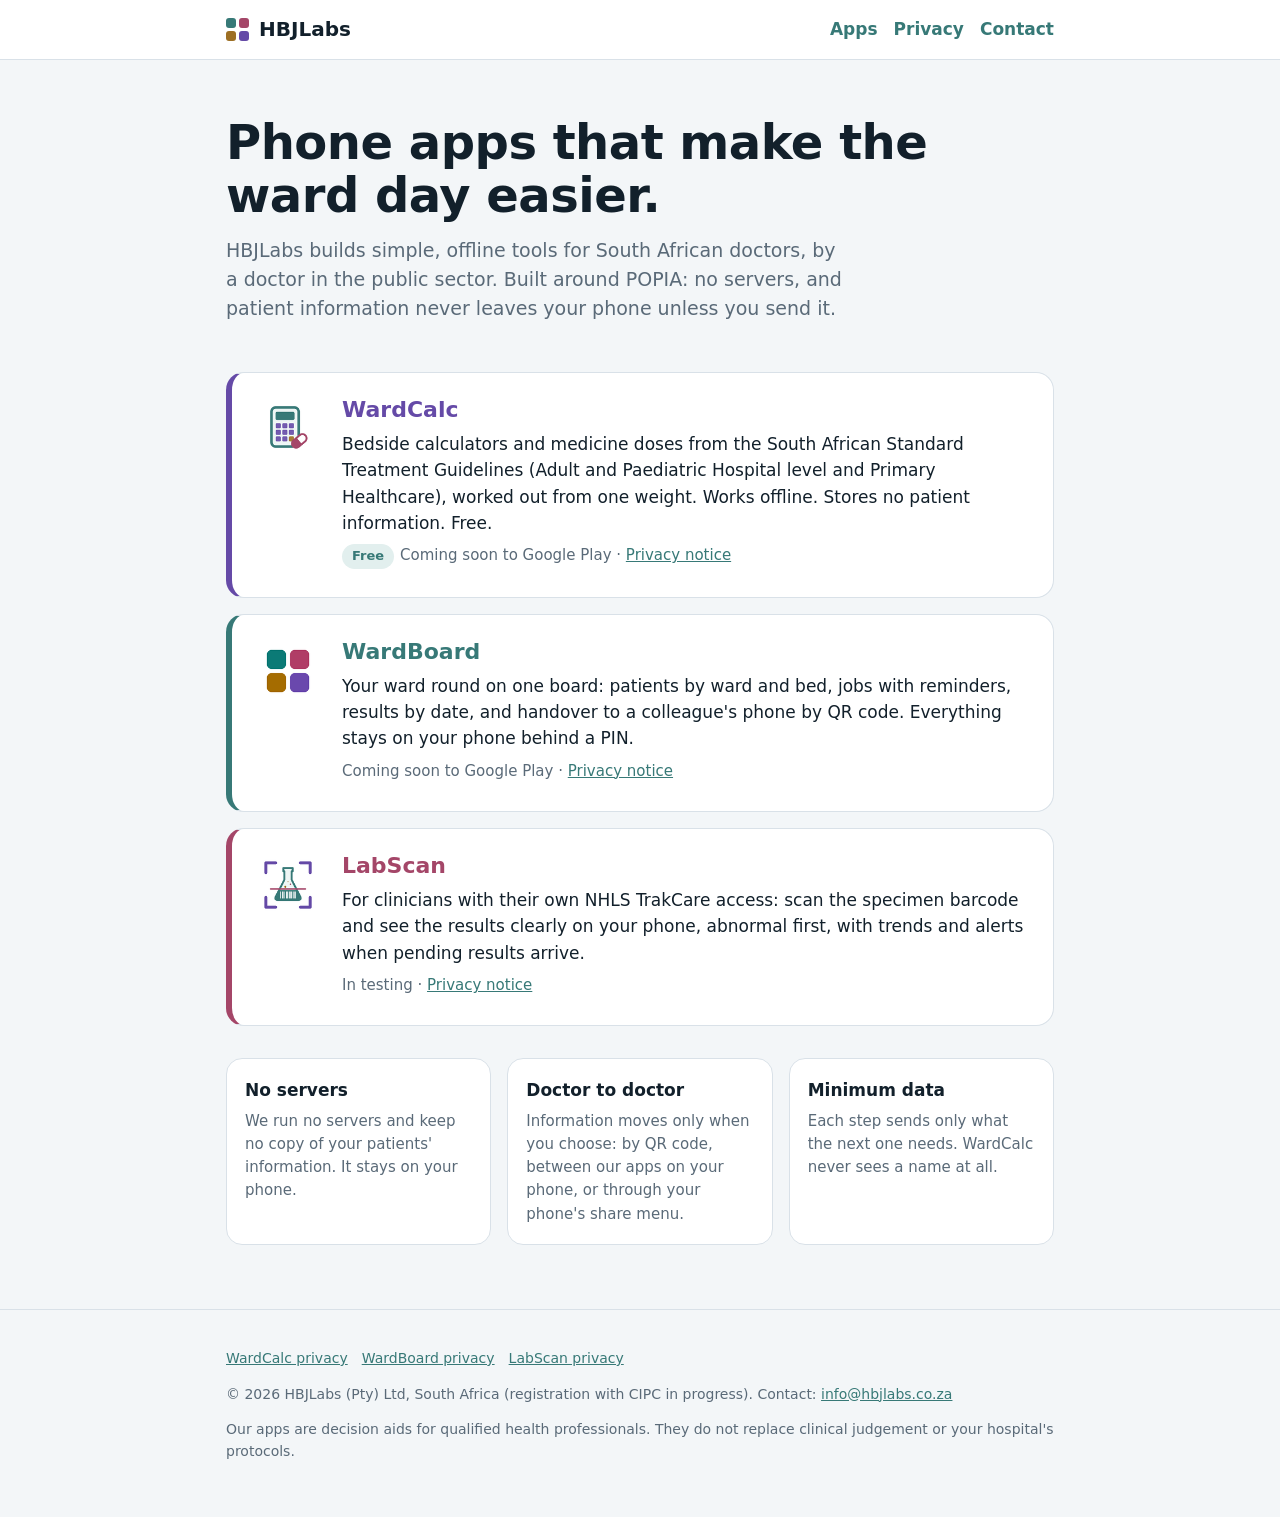
==== index.html @ d05f0e0c "HBJLabs website: home page and privacy notices for WardCalc, WardBoard and LabScan Co-Authored-By: C" ====
<!doctype html>
<html lang="en-ZA">
<head>
<meta charset="utf-8">
<meta name="viewport" content="width=device-width, initial-scale=1">
<title>HBJLabs</title>
<meta name="description" content="HBJLabs: WardCalc, WardBoard and LabScan, offline phone apps for South African doctors, built around POPIA.">
<link rel="icon" href="img/favicon.png">
<link rel="stylesheet" href="style.css">
</head>
<body>
<header><div class="wrap">
  <a class="brand" href="index.html"><span class="dots"><span style="background:var(--teal)"></span><span style="background:var(--berry)"></span><span style="background:var(--ochre)"></span><span style="background:var(--violet)"></span></span>HBJLabs</a>
  <nav><a href="index.html#apps">Apps</a><a href="privacy/index.html">Privacy</a><a href="mailto:info@hbjlabs.co.za">Contact</a></nav>
</div></header>
<main class="wrap">

<section class="hero">
  <h1>Phone apps that make the ward day easier.</h1>
  <p>HBJLabs builds simple, offline tools for South African doctors, by a doctor in the public sector. Built around POPIA: no servers, and patient information never leaves your phone unless you send it.</p>
</section>

<section class="apps" id="apps">
  <article class="app" style="--c:var(--violet)">
    <img src="img/wardcalc.png" alt="WardCalc icon">
    <div>
      <h2>WardCalc</h2>
      <p>Bedside calculators and medicine doses from the South African Standard Treatment Guidelines (Adult and Paediatric Hospital level and Primary Healthcare), worked out from one weight. Works offline. Stores no patient information. Free.</p>
      <p class="meta"><span class="pill">Free</span>Coming soon to Google Play &middot; <a href="privacy/wardcalc.html">Privacy notice</a></p>
    </div>
  </article>
  <article class="app" style="--c:var(--teal)">
    <img src="img/wardboard.png" alt="WardBoard icon">
    <div>
      <h2>WardBoard</h2>
      <p>Your ward round on one board: patients by ward and bed, jobs with reminders, results by date, and handover to a colleague's phone by QR code. Everything stays on your phone behind a PIN.</p>
      <p class="meta">Coming soon to Google Play &middot; <a href="privacy/wardboard.html">Privacy notice</a></p>
    </div>
  </article>
  <article class="app" style="--c:var(--berry)">
    <img src="img/labscan.png" alt="LabScan icon">
    <div>
      <h2>LabScan</h2>
      <p>For clinicians with their own NHLS TrakCare access: scan the specimen barcode and see the results clearly on your phone, abnormal first, with trends and alerts when pending results arrive.</p>
      <p class="meta">In testing &middot; <a href="privacy/labscan.html">Privacy notice</a></p>
    </div>
  </article>
</section>

<section class="principles">
  <div><h3>No servers</h3><p>We run no servers and keep no copy of your patients' information. It stays on your phone.</p></div>
  <div><h3>Doctor to doctor</h3><p>Information moves only when you choose: by QR code, between our apps on your phone, or through your phone's share menu.</p></div>
  <div><h3>Minimum data</h3><p>Each step sends only what the next one needs. WardCalc never sees a name at all.</p></div>
</section>

</main>
<footer><div class="wrap">
  <p><a href="privacy/wardcalc.html">WardCalc privacy</a><a href="privacy/wardboard.html">WardBoard privacy</a><a href="privacy/labscan.html">LabScan privacy</a></p>
  <p>&copy; 2026 HBJLabs (Pty) Ltd, South Africa (registration with CIPC in progress). Contact: <a href="mailto:info@hbjlabs.co.za">info@hbjlabs.co.za</a></p>
  <p>Our apps are decision aids for qualified health professionals. They do not replace clinical judgement or your hospital's protocols.</p>
</div></footer>
</body>
</html>
---- style.css ----
:root {
  --teal: #377977;
  --berry: #A44668;
  --ochre: #9D6F24;
  --violet: #654AA7;
  --bg: #F3F6F8;
  --card: #FFFFFF;
  --ink: #12202B;
  --muted: #5A6A78;
  --line: #D9E1E8;
  --tint: #E2EFEE;
}
@media (prefers-color-scheme: dark) {
  :root {
    --teal: #5BA8A4;
    --berry: #D07893;
    --ochre: #C9974A;
    --violet: #9C86DB;
    --bg: #0E171D;
    --card: #16232B;
    --ink: #E8EEF2;
    --muted: #9AAAB6;
    --line: #26353F;
    --tint: #17302F;
  }
}
* { box-sizing: border-box; }
body {
  margin: 0;
  background: var(--bg);
  color: var(--ink);
  font: 17px/1.55 Inter, system-ui, -apple-system, "Segoe UI", Roboto, sans-serif;
}
a { color: var(--teal); }
.wrap { max-width: 860px; margin: 0 auto; padding: 0 16px; }

header { border-bottom: 1px solid var(--line); background: var(--card); }
header .wrap { display: flex; align-items: center; justify-content: space-between; gap: 12px; padding-top: 14px; padding-bottom: 14px; }
.brand { display: flex; align-items: center; gap: 10px; font-weight: 800; font-size: 20px; color: var(--ink); text-decoration: none; }
.dots { display: grid; grid-template-columns: 10px 10px; gap: 3px; }
.dots span { width: 10px; height: 10px; border-radius: 3px; }
nav a { margin-left: 16px; text-decoration: none; font-weight: 600; }

.hero { padding: 56px 0 32px; }
.hero h1 { font-size: clamp(32px, 6vw, 48px); line-height: 1.1; margin: 0 0 14px; letter-spacing: -0.5px; }
.hero p { font-size: 19px; color: var(--muted); margin: 0; max-width: 620px; }

.apps { display: grid; gap: 16px; padding: 16px 0 8px; }
.app { display: flex; gap: 18px; align-items: flex-start; background: var(--card); border: 1px solid var(--line); border-left: 6px solid var(--c); border-radius: 18px; padding: 20px; }
.app img { width: 72px; height: 72px; border-radius: 18px; flex: none; }
.app h2 { margin: 0 0 4px; font-size: 22px; color: var(--c); }
.app p { margin: 0 0 8px; }
.app .meta { font-size: 15px; color: var(--muted); }
.pill { display: inline-block; font-size: 13px; font-weight: 700; padding: 2px 10px; border-radius: 99px; background: var(--tint); color: var(--teal); margin-right: 6px; }

.principles { display: grid; grid-template-columns: repeat(auto-fit, minmax(220px, 1fr)); gap: 16px; padding: 24px 0; }
.principles div { background: var(--card); border: 1px solid var(--line); border-radius: 16px; padding: 18px; }
.principles h3 { margin: 0 0 6px; font-size: 17px; }
.principles p { margin: 0; color: var(--muted); font-size: 15px; }

.doc { background: var(--card); border: 1px solid var(--line); border-radius: 18px; padding: 24px; margin: 32px 0; }
.doc h1 { margin-top: 0; font-size: 30px; }
.doc h2 { font-size: 19px; margin: 24px 0 6px; }
.doc .facts { background: var(--tint); border-radius: 12px; padding: 12px 16px; font-size: 15px; }

footer { border-top: 1px solid var(--line); margin-top: 40px; padding: 24px 0 40px; color: var(--muted); font-size: 14px; }
footer a { margin-right: 14px; }

@media (max-width: 520px) {
  .app { flex-direction: column; }
  nav a { margin-left: 10px; font-size: 15px; }
}
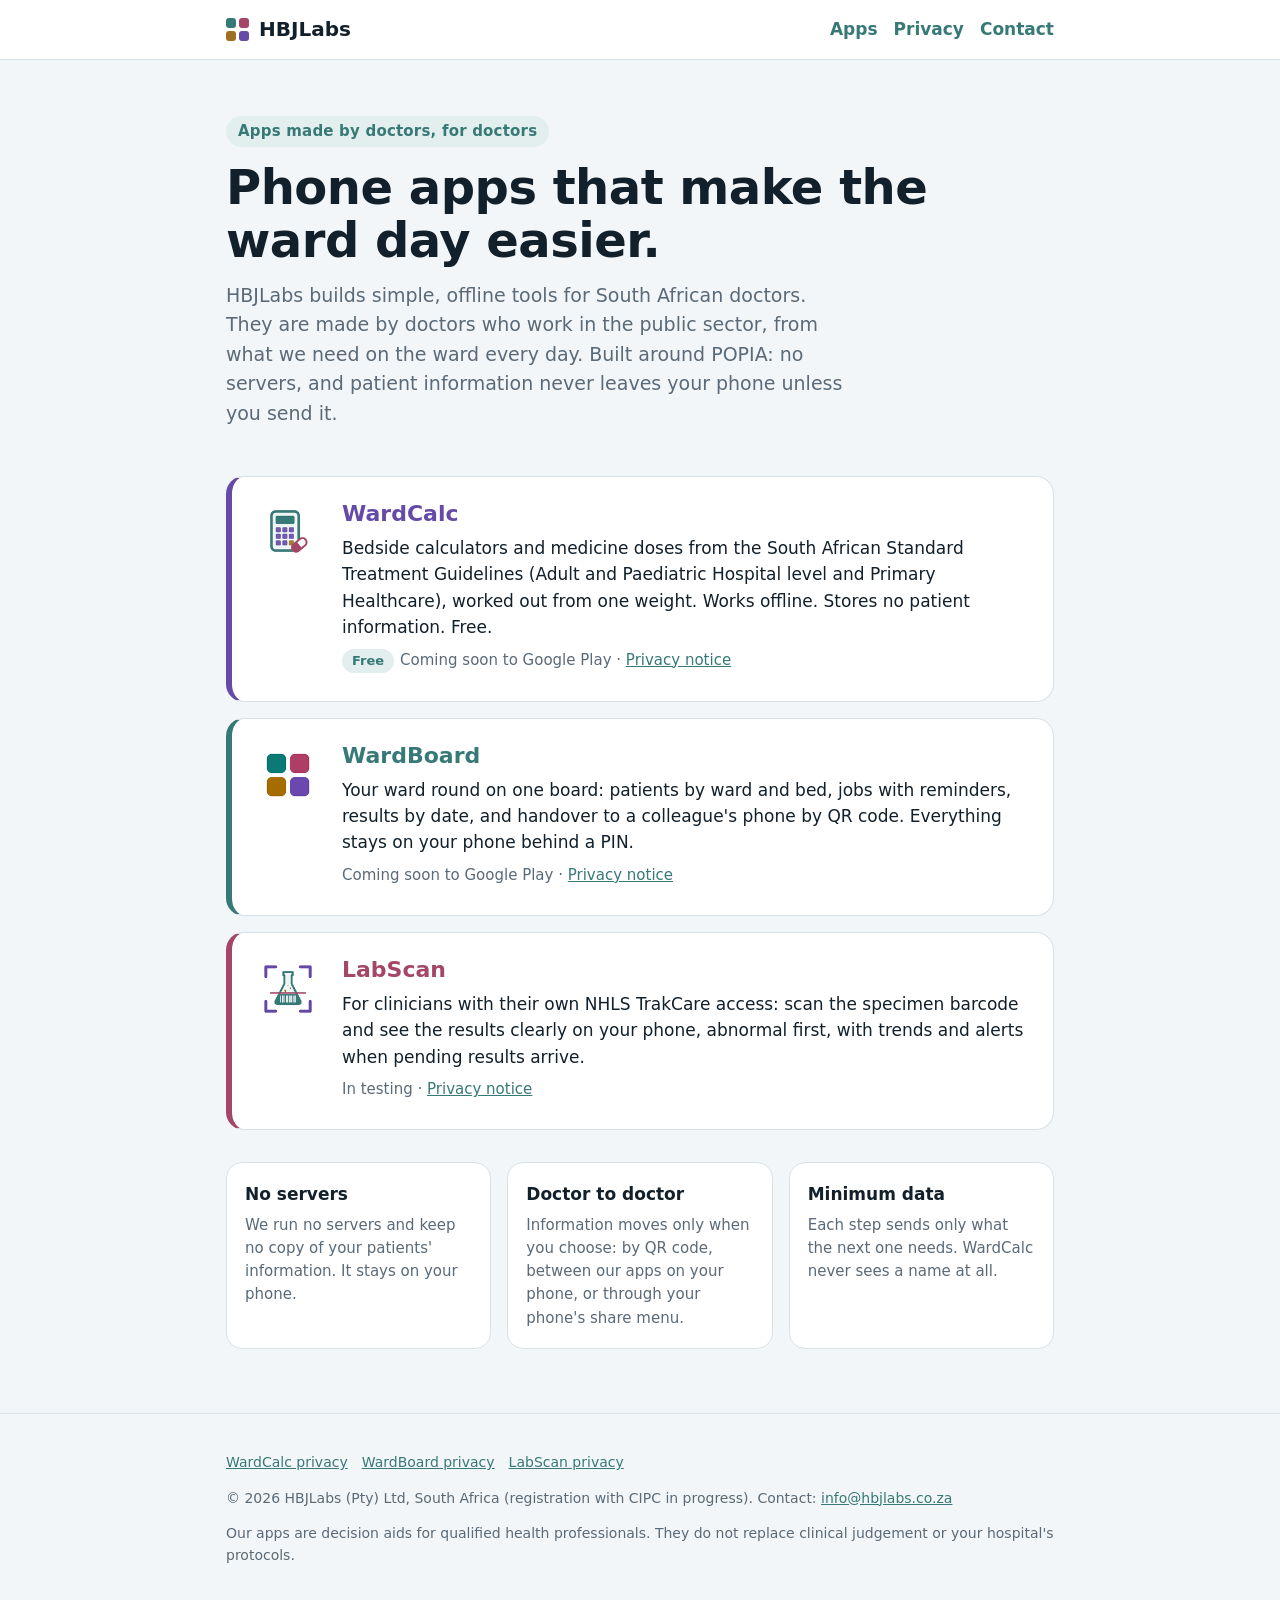
==== commit 02a92447: "Website: "Apps made by doctors, for doctors" Co-Authored-By: Claude Opus 5.5 <noreply@anthropic.com>" ====
--- a/index.html
+++ b/index.html
@@ -3,8 +3,8 @@
 <head>
 <meta charset="utf-8">
 <meta name="viewport" content="width=device-width, initial-scale=1">
-<title>HBJLabs</title>
-<meta name="description" content="HBJLabs: WardCalc, WardBoard and LabScan, offline phone apps for South African doctors, built around POPIA.">
+<title>HBJLabs: apps by doctors, for doctors</title>
+<meta name="description" content="HBJLabs: apps made by doctors, for doctors. WardCalc, WardBoard and LabScan, offline phone apps for South African doctors, built around POPIA.">
 <link rel="icon" href="img/favicon.png">
 <link rel="stylesheet" href="style.css">
 </head>
@@ -16,8 +16,9 @@
 <main class="wrap">
 
 <section class="hero">
+  <p class="eyebrow">Apps made by doctors, for doctors</p>
   <h1>Phone apps that make the ward day easier.</h1>
-  <p>HBJLabs builds simple, offline tools for South African doctors, by a doctor in the public sector. Built around POPIA: no servers, and patient information never leaves your phone unless you send it.</p>
+  <p>HBJLabs builds simple, offline tools for South African doctors. They are made by doctors who work in the public sector, from what we need on the ward every day. Built around POPIA: no servers, and patient information never leaves your phone unless you send it.</p>
 </section>
 
 <section class="apps" id="apps">
--- a/style.css
+++ b/style.css
@@ -43,6 +43,7 @@
 
 .hero { padding: 56px 0 32px; }
 .hero h1 { font-size: clamp(32px, 6vw, 48px); line-height: 1.1; margin: 0 0 14px; letter-spacing: -0.5px; }
+.hero .eyebrow { display: inline-block; margin: 0 0 14px; padding: 4px 12px; border-radius: 99px; background: var(--tint); color: var(--teal); font-size: 15px; font-weight: 700; letter-spacing: 0.2px; }
 .hero p { font-size: 19px; color: var(--muted); margin: 0; max-width: 620px; }
 
 .apps { display: grid; gap: 16px; padding: 16px 0 8px; }
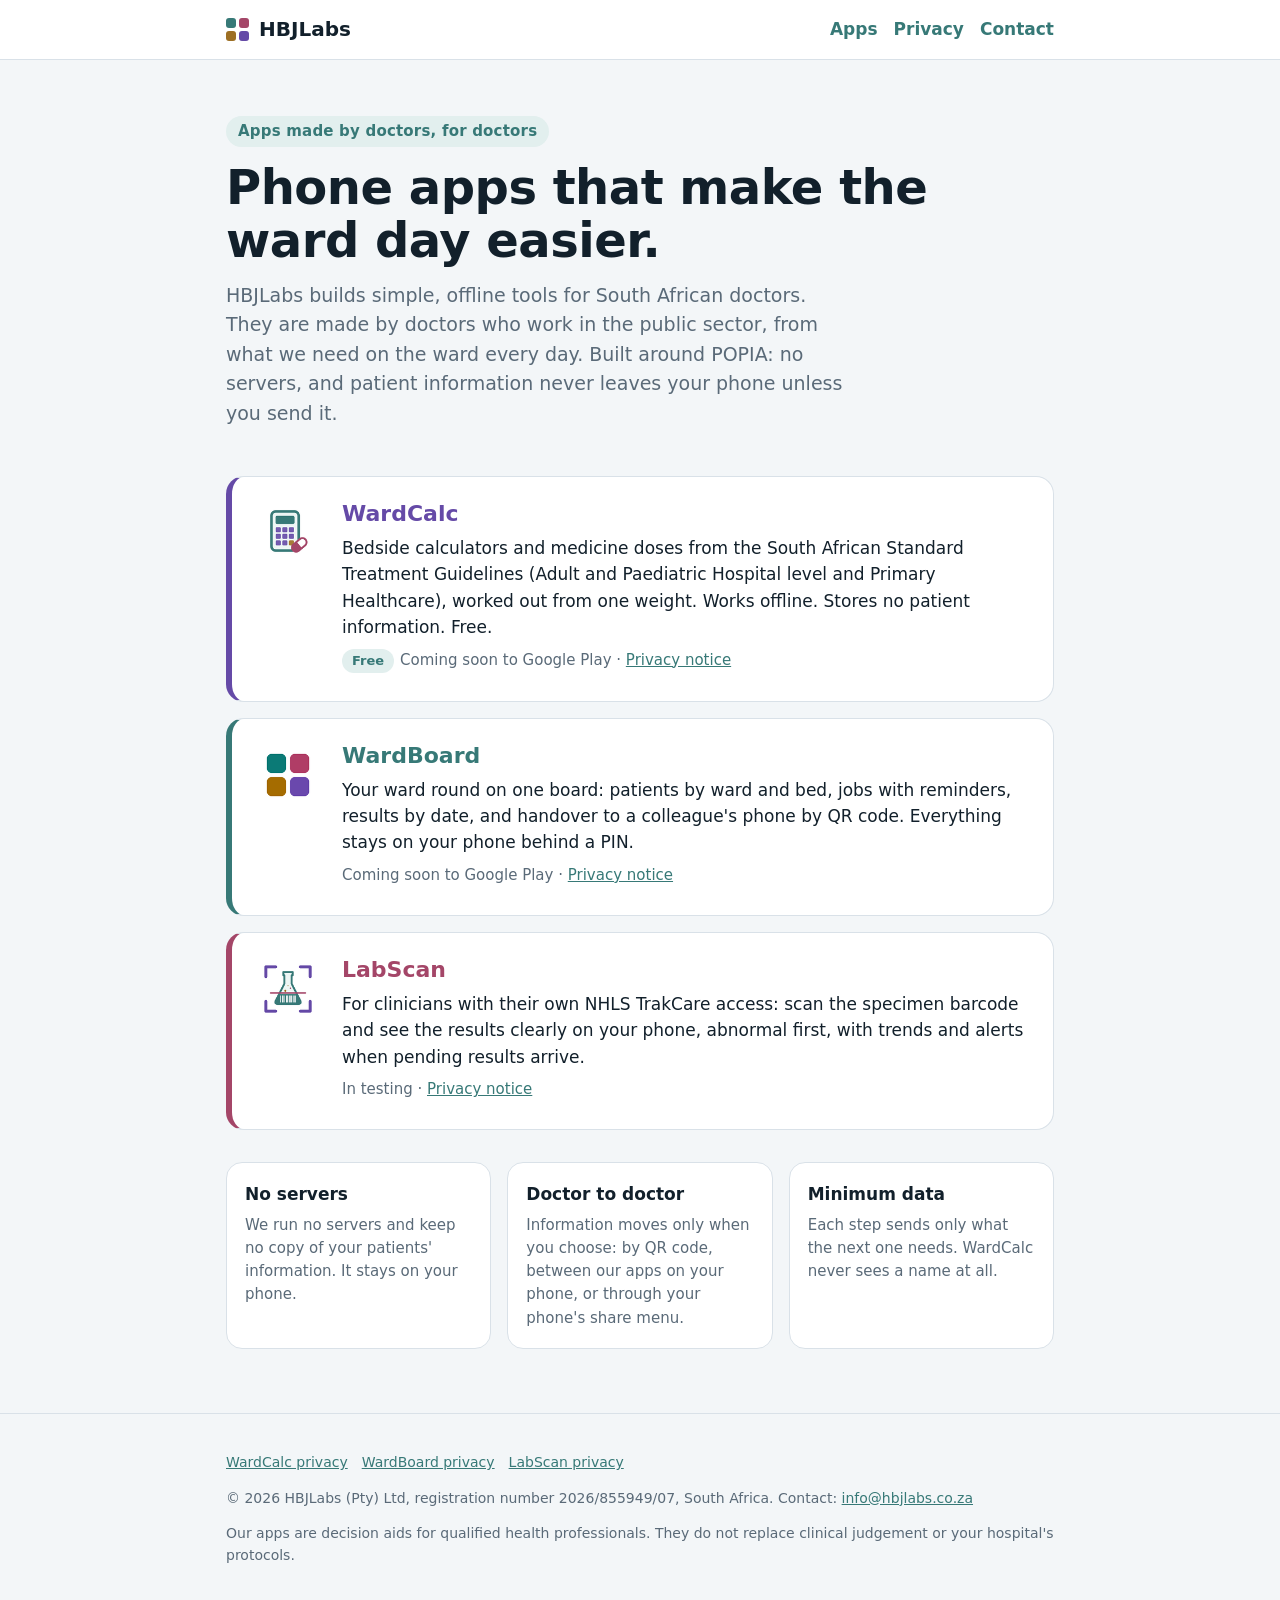
==== commit b669a15a: "Website: company registration number 2026/855949/07 Co-Authored-By: Claude Opus 5.5 <noreply@anthrop" ====
--- a/index.html
+++ b/index.html
@@ -57,7 +57,7 @@
 </main>
 <footer><div class="wrap">
   <p><a href="privacy/wardcalc.html">WardCalc privacy</a><a href="privacy/wardboard.html">WardBoard privacy</a><a href="privacy/labscan.html">LabScan privacy</a></p>
-  <p>&copy; 2026 HBJLabs (Pty) Ltd, South Africa (registration with CIPC in progress). Contact: <a href="mailto:info@hbjlabs.co.za">info@hbjlabs.co.za</a></p>
+  <p>&copy; 2026 HBJLabs (Pty) Ltd, registration number 2026/855949/07, South Africa. Contact: <a href="mailto:info@hbjlabs.co.za">info@hbjlabs.co.za</a></p>
   <p>Our apps are decision aids for qualified health professionals. They do not replace clinical judgement or your hospital's protocols.</p>
 </div></footer>
 </body>
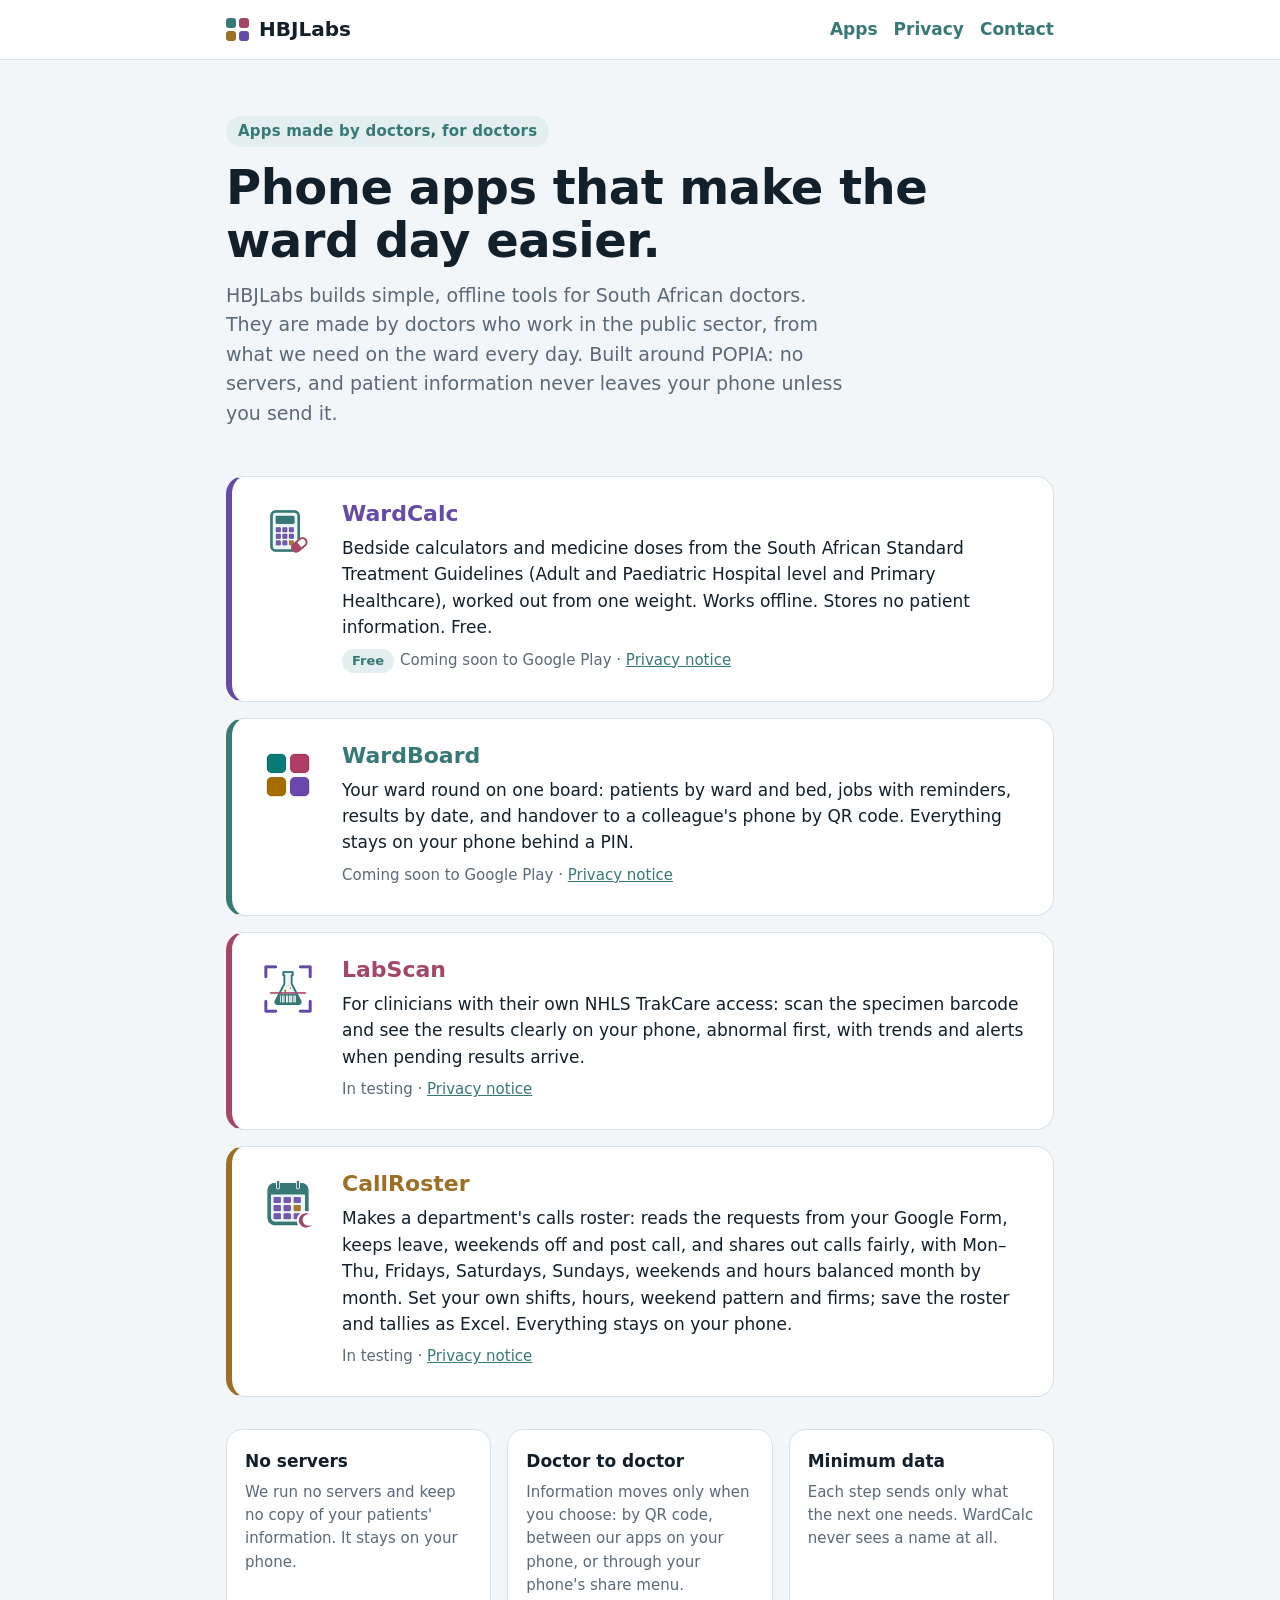
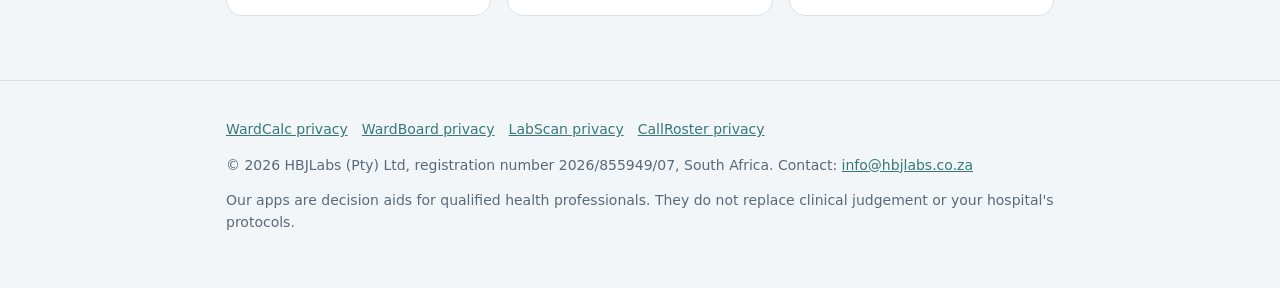
==== commit aadcf2b8: "CallRoster: card with icon on the home page, privacy notice, footer links Co-Authored-By: Claude Opu" ====
--- a/index.html
+++ b/index.html
@@ -4,7 +4,7 @@
 <meta charset="utf-8">
 <meta name="viewport" content="width=device-width, initial-scale=1">
 <title>HBJLabs: apps by doctors, for doctors</title>
-<meta name="description" content="HBJLabs: apps made by doctors, for doctors. WardCalc, WardBoard and LabScan, offline phone apps for South African doctors, built around POPIA.">
+<meta name="description" content="HBJLabs: apps made by doctors, for doctors. WardCalc, WardBoard, LabScan and CallRoster, offline phone apps for South African doctors, built around POPIA.">
 <link rel="icon" href="img/favicon.png">
 <link rel="stylesheet" href="style.css">
 </head>
@@ -46,6 +46,14 @@
       <p class="meta">In testing &middot; <a href="privacy/labscan.html">Privacy notice</a></p>
     </div>
   </article>
+  <article class="app" style="--c:var(--ochre)">
+    <img src="img/callroster.png" alt="CallRoster icon">
+    <div>
+      <h2>CallRoster</h2>
+      <p>Makes a department's calls roster: reads the requests from your Google Form, keeps leave, weekends off and post call, and shares out calls fairly, with Mon&ndash;Thu, Fridays, Saturdays, Sundays, weekends and hours balanced month by month. Set your own shifts, hours, weekend pattern and firms; save the roster and tallies as Excel. Everything stays on your phone.</p>
+      <p class="meta">In testing &middot; <a href="privacy/callroster.html">Privacy notice</a></p>
+    </div>
+  </article>
 </section>
 
 <section class="principles">
@@ -56,7 +64,7 @@
 
 </main>
 <footer><div class="wrap">
-  <p><a href="privacy/wardcalc.html">WardCalc privacy</a><a href="privacy/wardboard.html">WardBoard privacy</a><a href="privacy/labscan.html">LabScan privacy</a></p>
+  <p><a href="privacy/wardcalc.html">WardCalc privacy</a><a href="privacy/wardboard.html">WardBoard privacy</a><a href="privacy/labscan.html">LabScan privacy</a><a href="privacy/callroster.html">CallRoster privacy</a></p>
   <p>&copy; 2026 HBJLabs (Pty) Ltd, registration number 2026/855949/07, South Africa. Contact: <a href="mailto:info@hbjlabs.co.za">info@hbjlabs.co.za</a></p>
   <p>Our apps are decision aids for qualified health professionals. They do not replace clinical judgement or your hospital's protocols.</p>
 </div></footer>
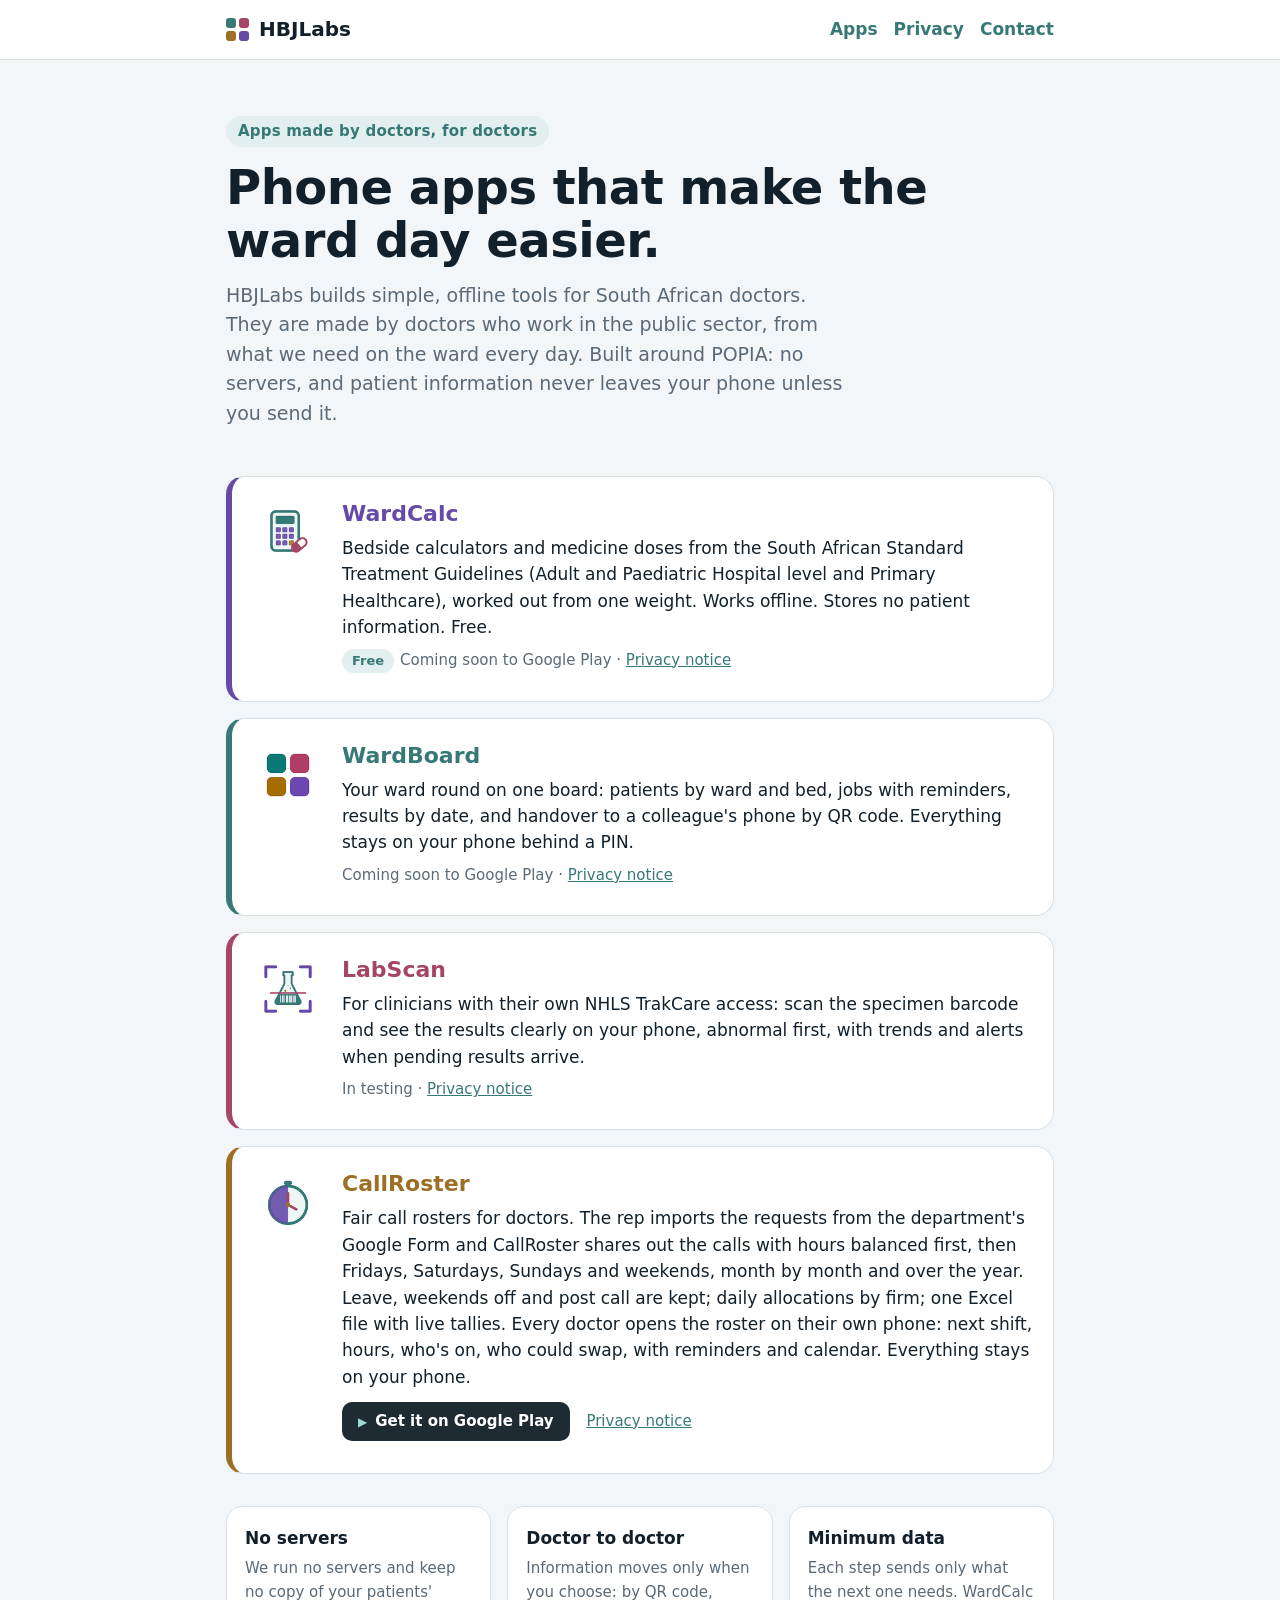
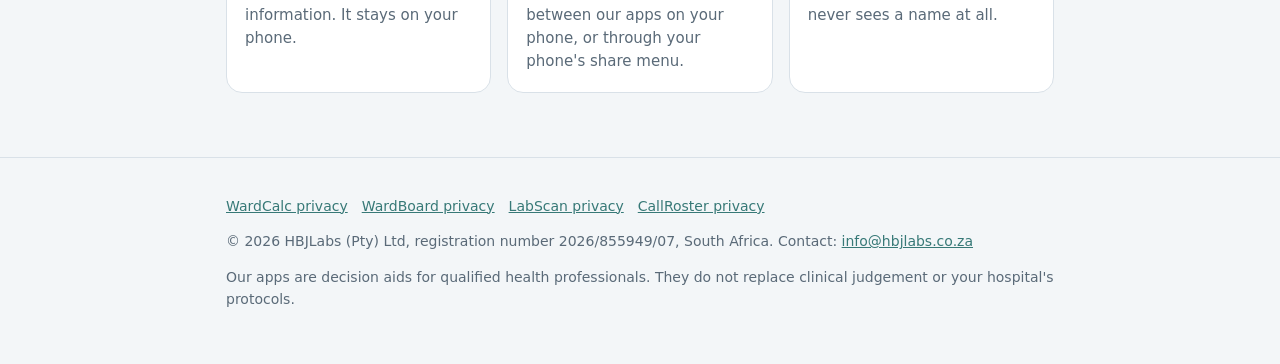
==== commit 09fda52c: "CallRoster is on Google Play: link, and an up-to-date description Co-Authored-By: Claude Opus 5.5 <n" ====
--- a/index.html
+++ b/index.html
@@ -50,8 +50,8 @@
     <img src="img/callroster.png" alt="CallRoster icon">
     <div>
       <h2>CallRoster</h2>
-      <p>Makes a department's calls roster: reads the requests from your Google Form, keeps leave, weekends off and post call, and shares out calls fairly, with Mon&ndash;Thu, Fridays, Saturdays, Sundays, weekends and hours balanced month by month. Set your own shifts, hours, weekend pattern and firms; save the roster and tallies as Excel. Everything stays on your phone.</p>
-      <p class="meta">In testing &middot; <a href="privacy/callroster.html">Privacy notice</a></p>
+      <p>Fair call rosters for doctors. The rep imports the requests from the department's Google Form and CallRoster shares out the calls with hours balanced first, then Fridays, Saturdays, Sundays and weekends, month by month and over the year. Leave, weekends off and post call are kept; daily allocations by firm; one Excel file with live tallies. Every doctor opens the roster on their own phone: next shift, hours, who's on, who could swap, with reminders and calendar. Everything stays on your phone.</p>
+      <p class="meta"><a class="play" href="https://play.google.com/store/apps/details?id=com.hbjlabs.callroster">Get it on Google Play</a> <a href="privacy/callroster.html">Privacy notice</a></p>
     </div>
   </article>
 </section>
--- a/style.css
+++ b/style.css
@@ -52,6 +52,8 @@
 .app h2 { margin: 0 0 4px; font-size: 22px; color: var(--c); }
 .app p { margin: 0 0 8px; }
 .app .meta { font-size: 15px; color: var(--muted); }
+.play { display: inline-block; font-size: 15px; font-weight: 700; padding: 8px 16px; border-radius: 10px; background: #1f2b33; color: #fff !important; text-decoration: none; margin: 4px 12px 4px 0; }
+.play::before { content: "\25B6"; margin-right: 8px; font-size: 12px; color: #9fd8d5; }
 .pill { display: inline-block; font-size: 13px; font-weight: 700; padding: 2px 10px; border-radius: 99px; background: var(--tint); color: var(--teal); margin-right: 6px; }
 
 .principles { display: grid; grid-template-columns: repeat(auto-fit, minmax(220px, 1fr)); gap: 16px; padding: 24px 0; }
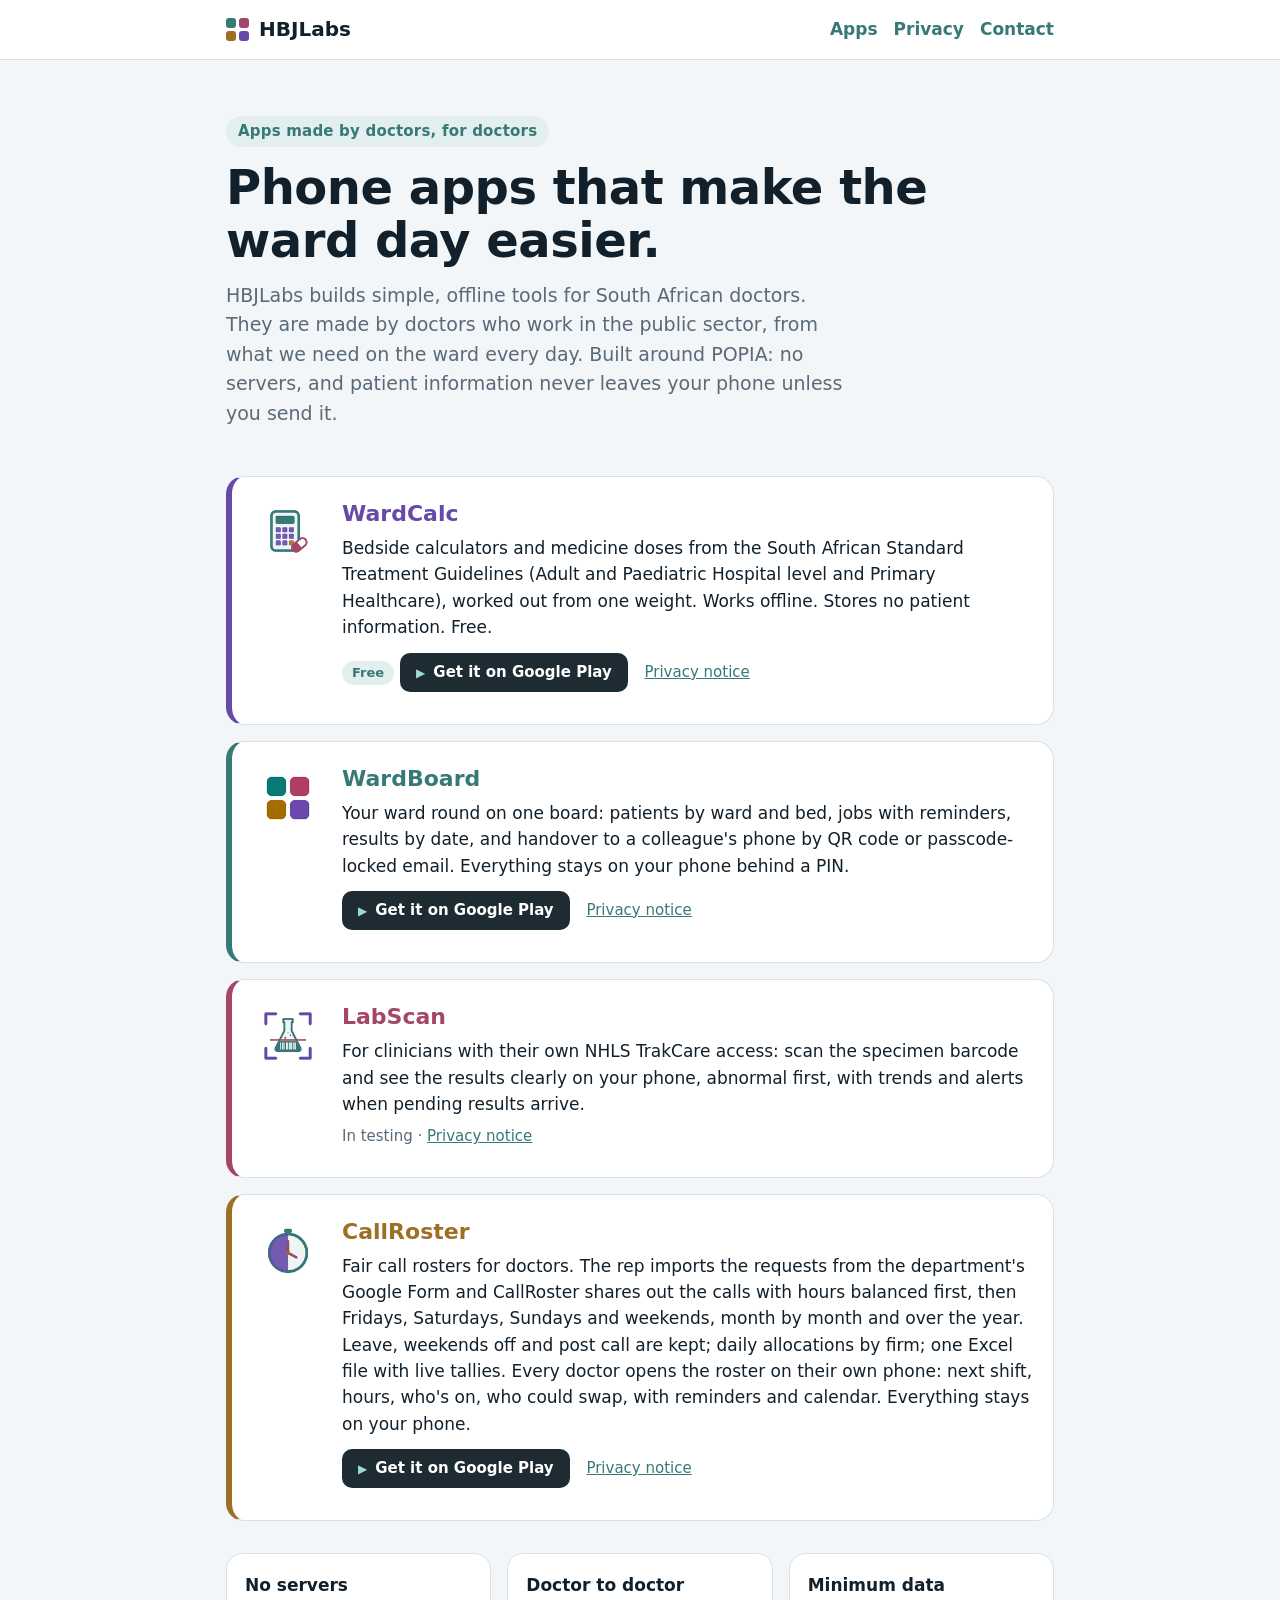
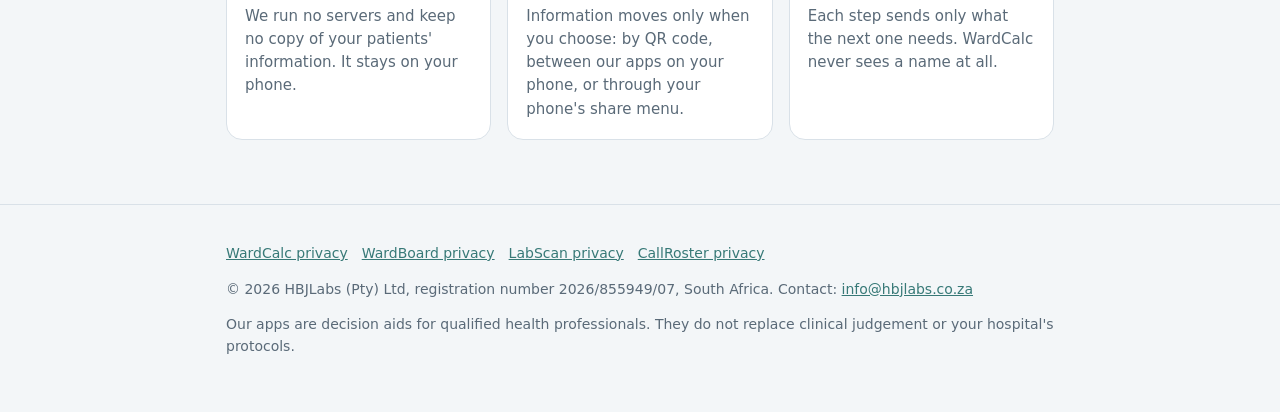
==== commit 8a2026e4: "Google Play links for WardCalc and WardBoard (CallRoster already linked) Co-Authored-By: Claude Opus" ====
--- a/index.html
+++ b/index.html
@@ -27,15 +27,15 @@
     <div>
       <h2>WardCalc</h2>
       <p>Bedside calculators and medicine doses from the South African Standard Treatment Guidelines (Adult and Paediatric Hospital level and Primary Healthcare), worked out from one weight. Works offline. Stores no patient information. Free.</p>
-      <p class="meta"><span class="pill">Free</span>Coming soon to Google Play &middot; <a href="privacy/wardcalc.html">Privacy notice</a></p>
+      <p class="meta"><span class="pill">Free</span><a class="play" href="https://play.google.com/store/apps/details?id=com.meducation.wardcalc">Get it on Google Play</a> <a href="privacy/wardcalc.html">Privacy notice</a></p>
     </div>
   </article>
   <article class="app" style="--c:var(--teal)">
     <img src="img/wardboard.png" alt="WardBoard icon">
     <div>
       <h2>WardBoard</h2>
-      <p>Your ward round on one board: patients by ward and bed, jobs with reminders, results by date, and handover to a colleague's phone by QR code. Everything stays on your phone behind a PIN.</p>
-      <p class="meta">Coming soon to Google Play &middot; <a href="privacy/wardboard.html">Privacy notice</a></p>
+      <p>Your ward round on one board: patients by ward and bed, jobs with reminders, results by date, and handover to a colleague's phone by QR code or passcode-locked email. Everything stays on your phone behind a PIN.</p>
+      <p class="meta"><a class="play" href="https://play.google.com/store/apps/details?id=com.hbjlabs.wardboard">Get it on Google Play</a> <a href="privacy/wardboard.html">Privacy notice</a></p>
     </div>
   </article>
   <article class="app" style="--c:var(--berry)">
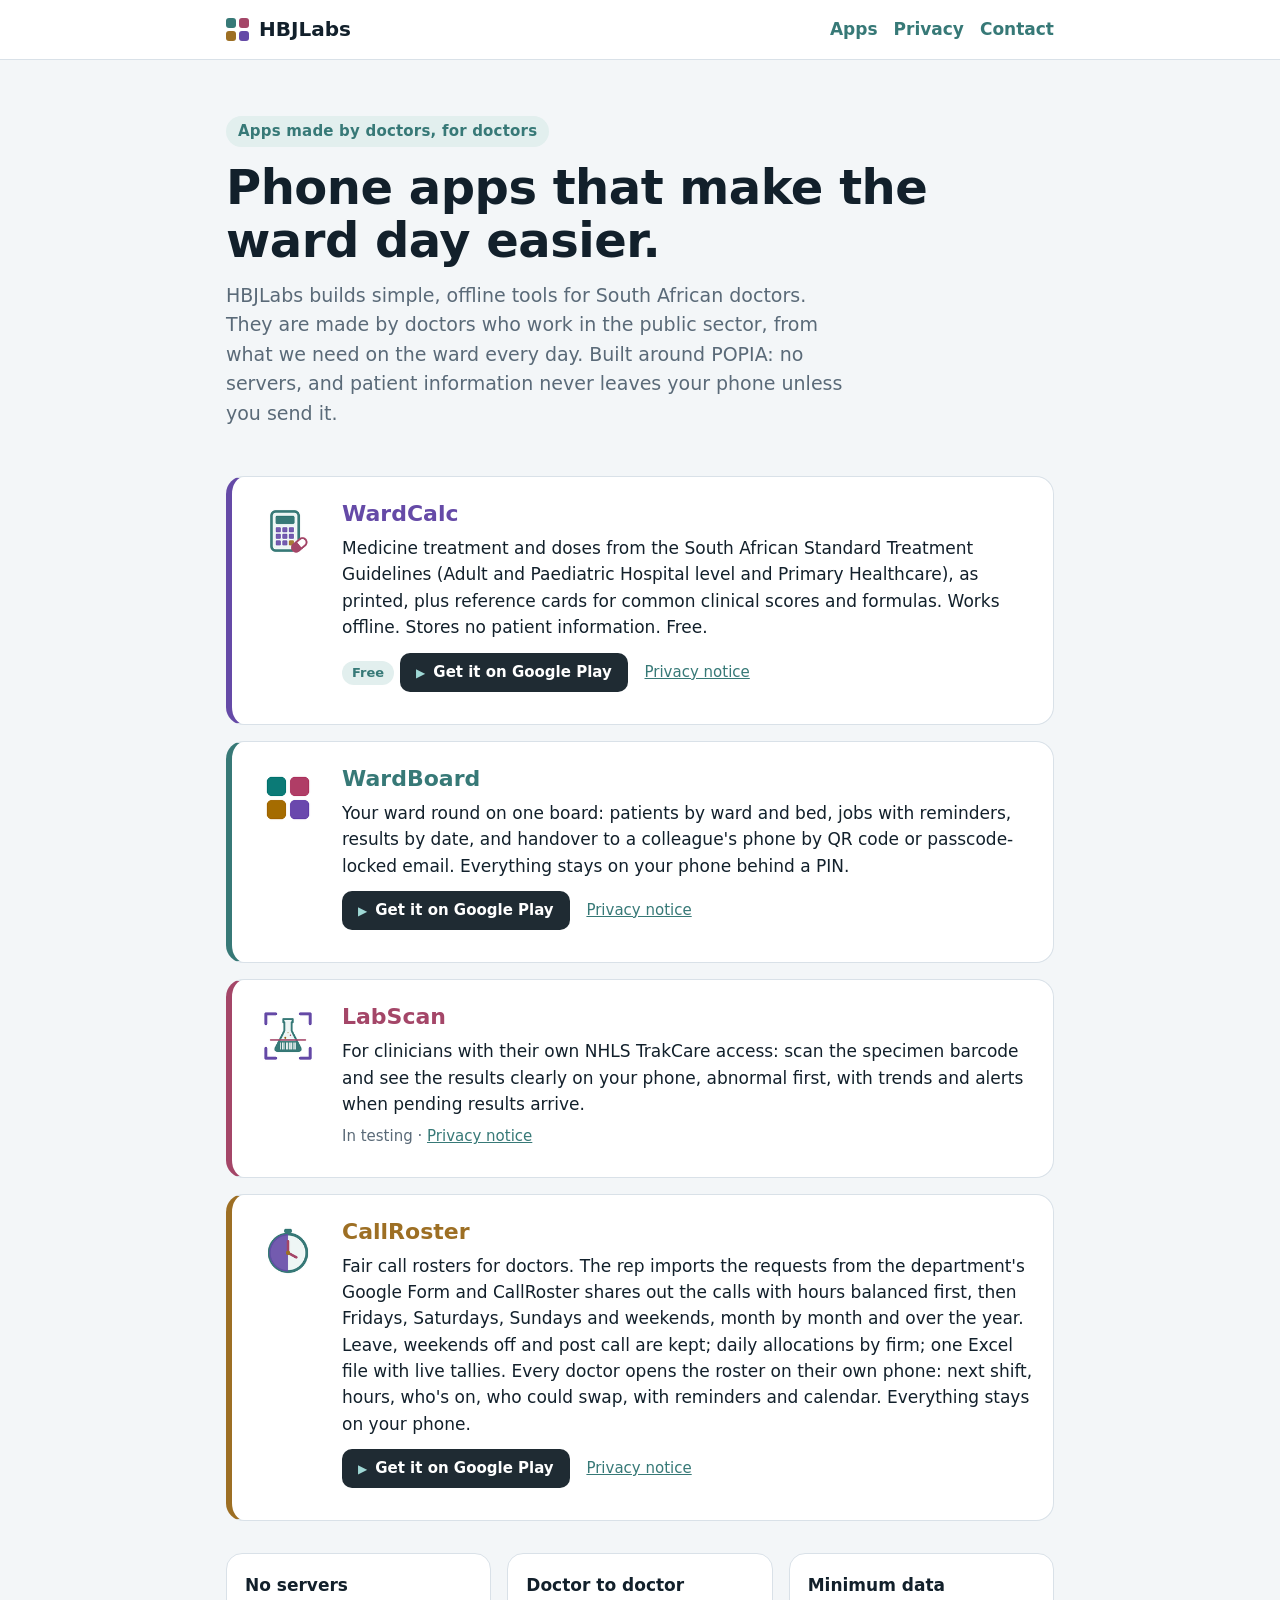
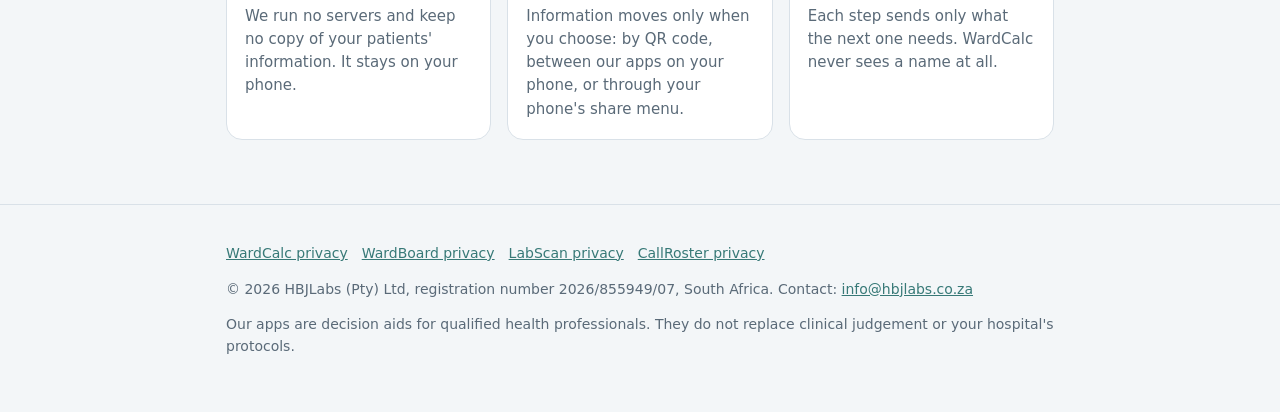
==== commit fe3832cf: "WardCalc: reference-only wording (terms, privacy, home page) Co-Authored-By: Claude Opus 5.5 <norepl" ====
--- a/index.html
+++ b/index.html
@@ -26,7 +26,7 @@
     <img src="img/wardcalc.png" alt="WardCalc icon">
     <div>
       <h2>WardCalc</h2>
-      <p>Bedside calculators and medicine doses from the South African Standard Treatment Guidelines (Adult and Paediatric Hospital level and Primary Healthcare), worked out from one weight. Works offline. Stores no patient information. Free.</p>
+      <p>Medicine treatment and doses from the South African Standard Treatment Guidelines (Adult and Paediatric Hospital level and Primary Healthcare), as printed, plus reference cards for common clinical scores and formulas. Works offline. Stores no patient information. Free.</p>
       <p class="meta"><span class="pill">Free</span><a class="play" href="https://play.google.com/store/apps/details?id=com.meducation.wardcalc">Get it on Google Play</a> <a href="privacy/wardcalc.html">Privacy notice</a></p>
     </div>
   </article>
